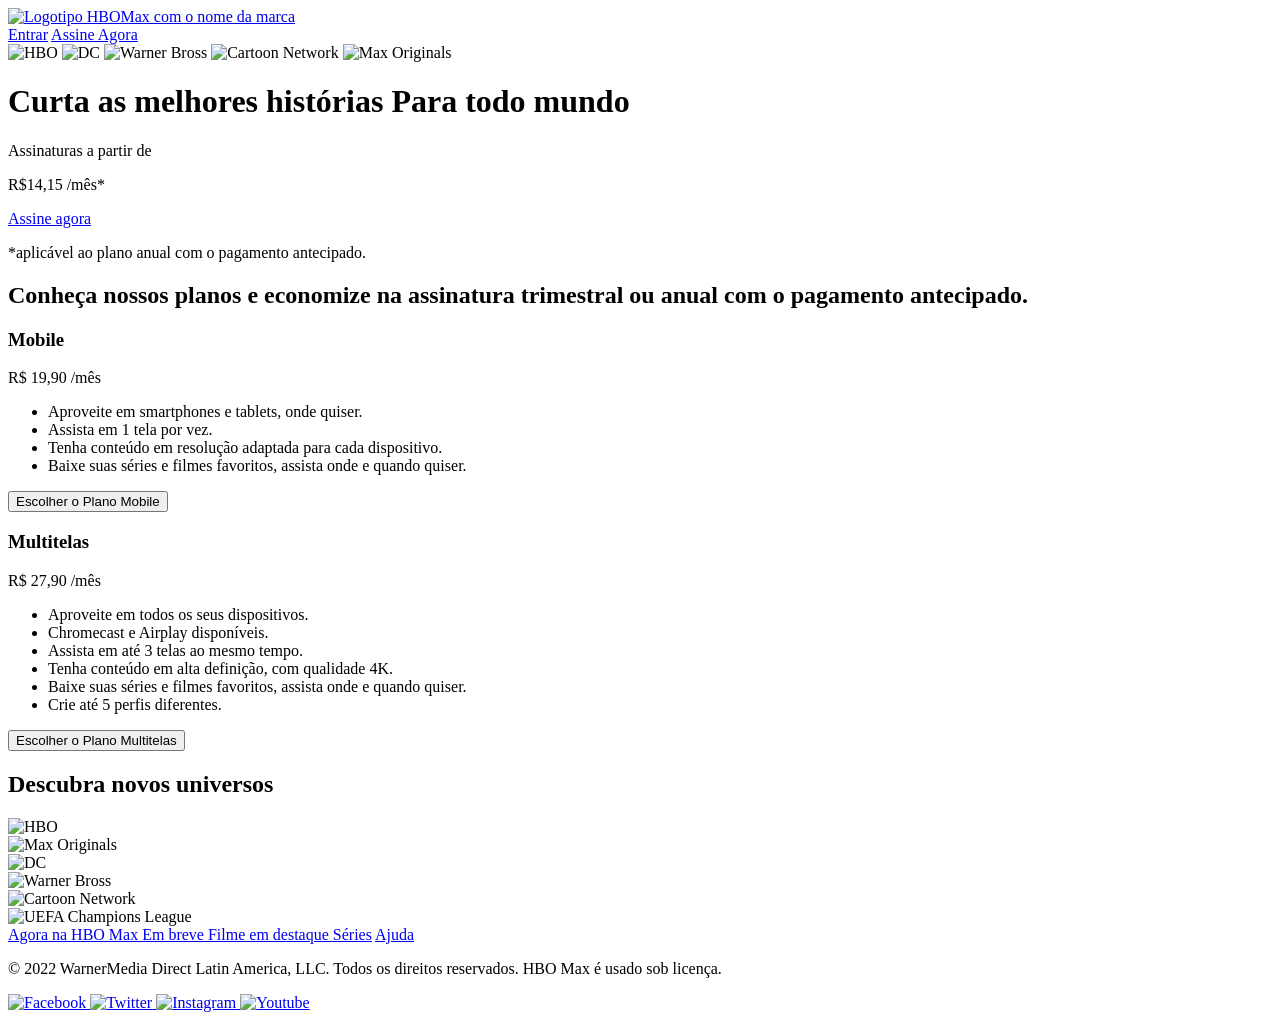
==== index.html @ 985dc222 "Update inicial" ====
<!DOCTYPE html>
<html lang="pt-br">
  <head>
    <meta charset="UTF-8" />
    <meta http-equiv="X-UA-Compatible" content="IE=edge" />
    <meta name="viewport" content="width=device-width, initial-scale=1.0" />
    <link rel="stylesheet" href="assets/css/index.css" />
    <title>HBO Max</title>
  </head>
  <body>
    <nav class="menu">
      <a href="index.html" class="menu__logo">
        <img
          src="assets/images/hbo-logo.svg"
          alt="Logotipo HBOMax com o nome da marca"
          class="menu__logo-image"
        />
      </a>
      <div>
        <a href="signIn.html" class="menu__item">Entrar</a>
        <a href="#subscription" class="menu__item menu__item--button button">
          Assine Agora
        </a>
      </div>
    </nav>
    <header class="header">
      <div class="header__content">
        <div class="header__channels">
          <img class="header__channel" src="assets/images/hbo.png" alt="HBO" />
          <img class="header__channel" src="assets/images/dc.png" alt="DC" />
          <img
            class="header__channel"
            src="assets/images/wb.png"
            alt="Warner Bross"
          />
          <img
            class="header__channel"
            src="assets/images/cartoon-network_neutral.png"
            alt="Cartoon Network"
          />
          <img
            class="header__channel"
            src="assets/images/max_originals.png"
            alt="Max Originals"
          />
        </div>
        <h1 class="header__title">
          <span class="header__title--light">Curta as melhores histórias</span>
          Para todo mundo
        </h1>
        <div class="divider"></div>
        <div class="offer">
          <p>Assinaturas a partir de</p>
          <p class="offer__price">
            R$14,15 <span class="offer__price--small">/mês*</span>
          </p>
        </div>
        <a href="#subscription" class="button button--gradient header__button">
          Assine agora
        </a>
        <p class="text--small">
          *aplicável ao plano anual com o pagamento antecipado.
        </p>
      </div>
    </header>

    <main>
      <section id="subscription" class="subscription">
        <div class="container">
          <h2 class="title">
            Conheça nossos planos e economize na assinatura trimestral ou anual
            com o pagamento antecipado.
          </h2>
          <div class="subscription__plans">
            <div class="subscription__card">
              <div>
                <div class="subscription__plan">
                  <h3>Mobile</h3>
                  <p class="subscription__price">
                    R$ 19,90 <span class="text--small">/mês</span>
                  </p>
                </div>

                <ul class="subscription__goals">
                  <li class="subscription__description">
                    Aproveite em smartphones e tablets, onde quiser.
                  </li>
                  <li class="subscription__description">
                    Assista em 1 tela por vez.
                  </li>
                  <li class="subscription__description">
                    Tenha conteúdo em resolução adaptada para cada dispositivo.
                  </li>
                  <li class="subscription__description">
                    Baixe suas séries e filmes favoritos, assista onde e quando
                    quiser.
                  </li>
                </ul>
              </div>
              <button class="button button--gradient">
                Escolher o Plano Mobile
              </button>
            </div>

            <div class="subscription__card">
              <div>
                <div class="subscription__plan">
                  <h3>Multitelas</h3>
                  <p class="subscription__price">
                    R$ 27,90 <span class="text--small">/mês</span>
                  </p>
                </div>

                <ul>
                  <li class="subscription__description">
                    Aproveite em todos os seus dispositivos.
                  </li>
                  <li class="subscription__description">
                    Chromecast e Airplay disponíveis.
                  </li>
                  <li class="subscription__description">
                    Assista em até 3 telas ao mesmo tempo.
                  </li>
                  <li class="subscription__description">
                    Tenha conteúdo em alta definição, com qualidade 4K.
                  </li>
                  <li class="subscription__description">
                    Baixe suas séries e filmes favoritos, assista onde e quando
                    quiser.
                  </li>
                  <li class="subscription__description">
                    Crie até 5 perfis diferentes.
                  </li>
                </ul>
              </div>
              <button class="button button--gradient">
                Escolher o Plano Multitelas
              </button>
            </div>
          </div>
        </div>
      </section>

      <section id="contents" class="contents container">
        <h2 class="title">Descubra novos universos</h2>
        <div class="contents__container">
          <div class="contents__card">
            <img
              class="contents__image"
              src="assets/images/hbo-default_0.webp"
              alt="HBO"
            />
          </div>
          <div class="contents__card">
            <img
              class="contents__image"
              src="assets/images/MAX-Default.webp"
              alt="Max Originals"
            />
          </div>
          <div class="contents__card">
            <img
              class="contents__image"
              src="assets/images/DC_Default.webp"
              alt="DC"
            />
          </div>
          <div class="contents__card">
            <img
              class="contents__image"
              src="assets/images/WB-Default.webp"
              alt="Warner Bross"
            />
          </div>
          <div class="contents__card">
            <img
              class="contents__image"
              src="assets/images/CN-Default.webp"
              alt="Cartoon Network"
            />
          </div>
          <div class="contents__card">
            <img
              class="contents__image"
              src="assets/images/UCL-Default.webp"
              alt="UEFA Champions League"
            />
          </div>
        </div>
      </section>
    </main>

    <footer class="footer container">
      <div>
        <a class="footer__link" href="https://www.hbomax.com/br/pt/sitemap">
          Agora na HBO Max
        </a>
        <a class="footer__link" href="https://www.hbomax.com/br/pt/coming-soon">
          Em breve
        </a>
        <a class="footer__link" href="https://www.hbomax.com/br/pt/feature">
          Filme em destaque
        </a>
        <a class="footer__link" href="https://www.hbomax.com/br/pt/series"
          >Séries</a
        >
        <a class="footer__link" href="https://help.hbomax.com/br">Ajuda</a>
      </div>
      <p class="text--small footer__legal">
        © 2022 WarnerMedia Direct Latin America, LLC. Todos os direitos
        reservados. HBO Max é usado sob licença.
      </p>
      <div class="footer__social">
        <a
          href="https://www.facebook.com/HBOMaxBr/"
          class="footer__social-link"
        >
          <img src="assets/images/fb_0.png" alt="Facebook" />
        </a>
        <a href="https://twitter.com/HBOMaxBR" class="footer__social-link">
          <img src="assets/images/twitter_0.png" alt="Twitter" />
        </a>
        <a
          href="https://www.instagram.com/hbomaxbr/"
          class="footer__social-link"
        >
          <img src="assets/images/instagram_0.png" alt="Instagram" />
        </a>
        <a
          href="https://www.youtube.com/c/hbomaxbr"
          class="footer__social-link"
        >
          <img src="assets/images/youtube_0.png" alt="Youtube" />
        </a>
      </div>
    </footer>
  </body>
</html>
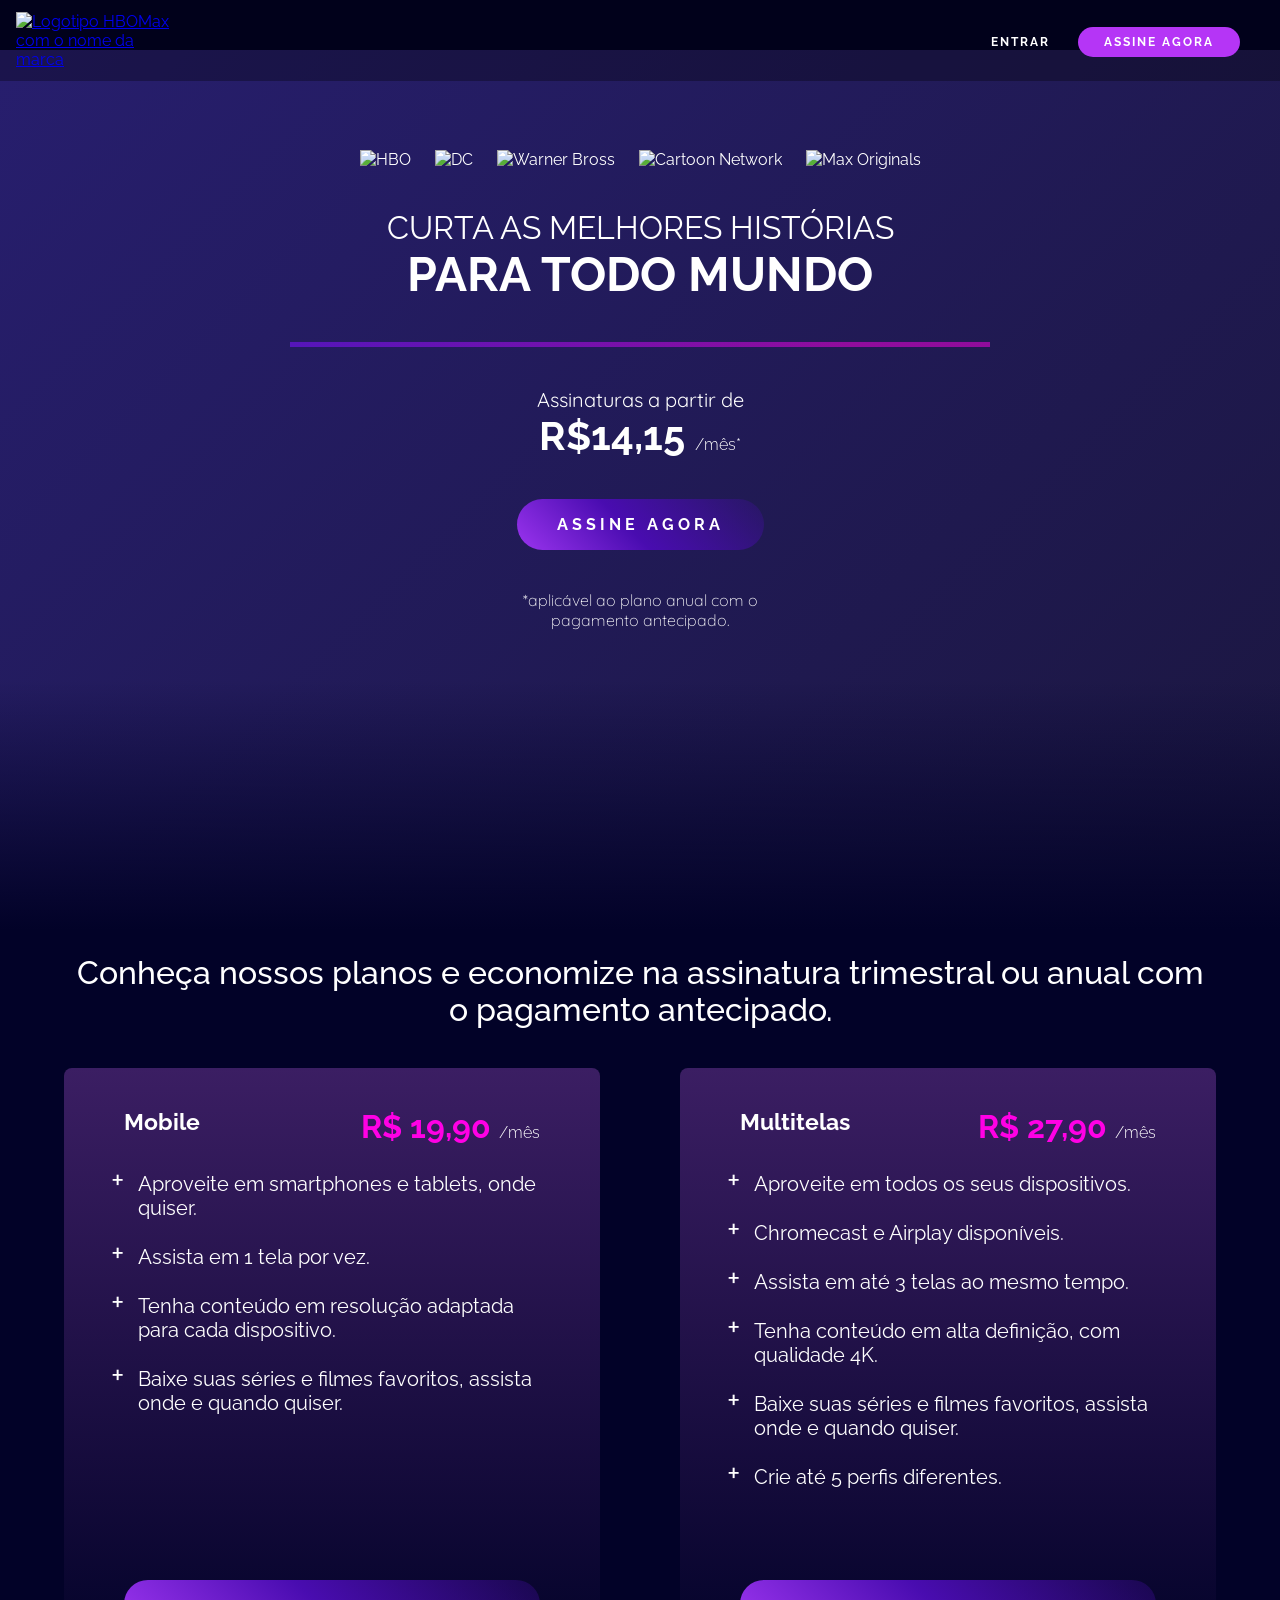
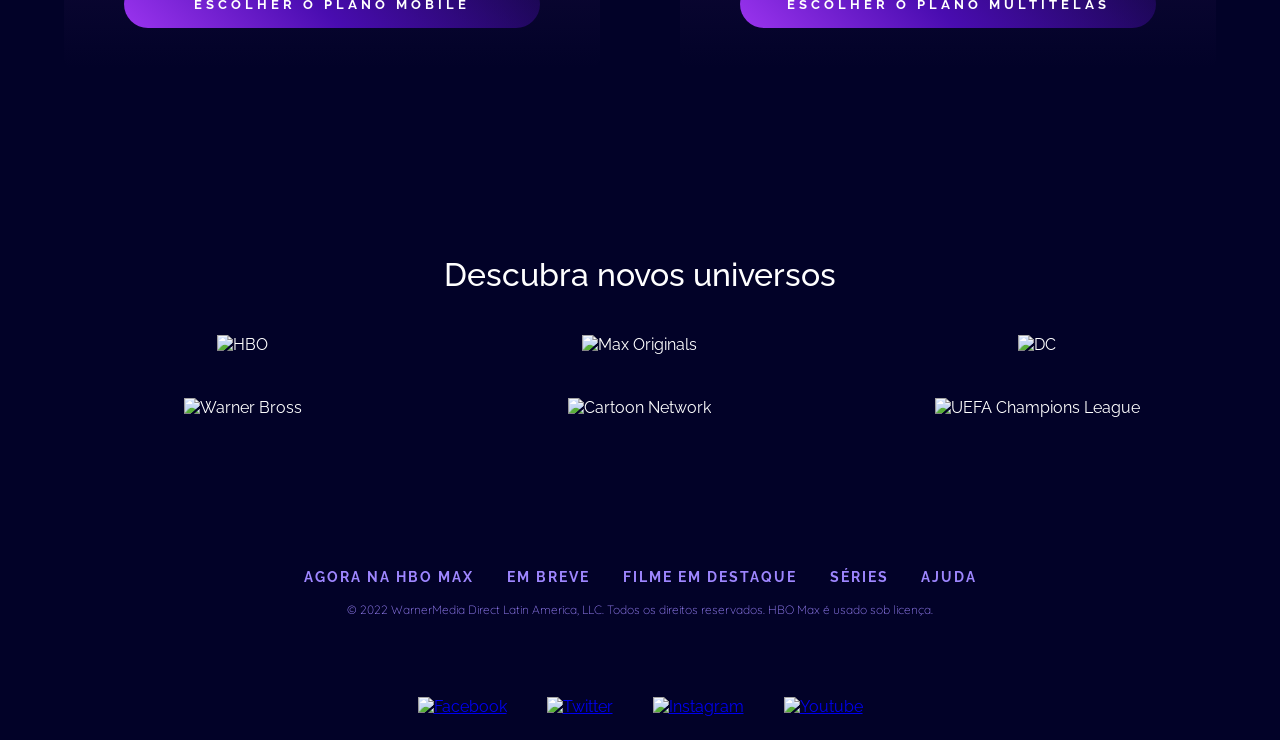
==== commit 9425337d: "Update" ====
--- a/index.html
+++ b/index.html
@@ -4,7 +4,7 @@
     <meta charset="UTF-8" />
     <meta http-equiv="X-UA-Compatible" content="IE=edge" />
     <meta name="viewport" content="width=device-width, initial-scale=1.0" />
-    <link rel="stylesheet" href="assets/css/index.css" />
+    <link rel="stylesheet" href="assets/css/styles.css" />
     <title>HBO Max</title>
   </head>
   <body>
--- a/assets/css/styles.css
+++ b/assets/css/styles.css
@@ -0,0 +1,346 @@
+@import url("./global.css");
+
+main {
+  background: url("../images/background-subscription.png") no-repeat;
+  background-size: cover;
+}
+
+/* Header */
+.header {
+  position: relative;
+  margin-top: 50px;
+  padding: 100px 0 300px;
+  background: linear-gradient(-45deg, #56125b, #0f0f10, #271e6e);
+  background-size: 400% 400%;
+  animation: gradient 10s ease infinite alternate;
+}
+
+.header::after {
+  content: "";
+  width: 100%;
+  height: 250px;
+  position: absolute;
+  bottom: 0;
+  background: linear-gradient(0deg, var(--primary-color), transparent);
+}
+
+.header__content {
+  margin: auto;
+  display: flex;
+  flex-direction: column;
+  align-items: center;
+  gap: 40px;
+  padding: 0 40px;
+}
+
+.header__channels {
+  display: flex;
+  flex-wrap: wrap;
+  justify-content: center;
+  gap: 24px;
+}
+
+.header__channel {
+  object-fit: contain;
+}
+
+.header__title {
+  text-transform: uppercase;
+  text-align: center;
+  font-size: 3rem;
+}
+
+.header__title--light {
+  display: block;
+  font-weight: lighter;
+  font-size: 2rem;
+}
+
+.header .text--small {
+  max-width: 300px;
+  text-align: center;
+}
+
+.header__button {
+  animation: wiggle 2.2s linear infinite;
+}
+
+/* Divider */
+
+.divider {
+  width: 70%;
+  max-width: 700px;
+  height: 5px;
+  background: var(--divider-bg-color);
+}
+
+.offer {
+  text-align: center;
+  font-size: 1.25rem;
+}
+
+.offer__price {
+  font-family: "Raleway", sans-serif;
+  font-size: 2.5rem;
+  font-weight: bold;
+}
+
+.offer__price--small {
+  font-size: 1rem;
+  font-weight: 300;
+}
+
+.title {
+  font-size: 2rem;
+  font-weight: 500;
+}
+
+/* Subscription Plans */
+
+.subscription {
+  background: url("../images/background-movies-series.png") no-repeat;
+  background-size: cover;
+  position: relative;
+}
+
+.subscription__plans {
+  display: flex;
+  justify-content: space-around;
+  gap: 80px;
+  margin: 40px 0;
+  perspective: 2000px;
+  perspective-origin: top;
+}
+
+.subscription__card {
+  background: var(--card-bg-color);
+  padding: 40px 60px;
+  border-radius: 8px;
+  display: flex;
+  min-height: 600px;
+  flex-direction: column;
+  justify-content: space-between;
+  transition: transform 1s ease-in-out;
+}
+
+.subscription__plans:has(.subscription__card:nth-child(1):hover)
+  .subscription__card:nth-child(2) {
+  transform: rotateY(-45deg);
+}
+
+.subscription__plans:has(.subscription__card:nth-child(2):hover)
+  .subscription__card:nth-child(1) {
+  transform: rotateY(45deg);
+}
+
+.subscription__description {
+  text-align: left;
+  list-style: none;
+  font-size: 1.25rem;
+  margin-bottom: 14px;
+  padding-left: 14px;
+}
+
+.subscription__price {
+  font-size: 2rem;
+  font-family: "Raleway", sans-serif;
+  color: var(--secondary-color);
+  font-weight: 700;
+}
+
+.subscription__price .text--small {
+  color: var(--text-color);
+}
+
+.subscription__description::marker {
+  content: "+";
+  font-size: 2rem;
+  margin: 0 8px 0 0;
+}
+
+.subscription__plan {
+  display: flex;
+  justify-content: space-between;
+  font-size: 1.25rem;
+  margin-bottom: 16px;
+}
+
+/* Contents */
+.contents {
+  margin: 100px auto;
+}
+
+.contents__container {
+  margin-top: 40px;
+  display: grid;
+  grid-template-columns: repeat(3, 1fr);
+  gap: 40px;
+}
+
+.contents__card {
+  border-radius: 16px;
+  background-repeat: no-repeat;
+  background-size: cover;
+  background-position: center;
+  border: 2px solid transparent;
+  transition: transform 0.8s, background 0.8s, border 1s;
+}
+
+.contents__card:hover {
+  transform: scale(1.05);
+  border: 2px solid var(--tertiary-color);
+}
+
+.contents__card:hover .contents__image {
+  opacity: 0;
+}
+
+.contents__image {
+  width: 100%;
+  object-fit: cover;
+  object-position: center;
+  transition: opacity 2s;
+}
+
+/* HBO Content */
+
+.contents__card:nth-child(1):hover {
+  background-image: url("../images/hbo-hover_0.webp");
+}
+
+/* Max Originals Content */
+
+.contents__card:nth-child(2):hover {
+  background-image: url("../images/MAX-Hover.webp");
+}
+
+/* DC Content */
+
+.contents__card:nth-child(3):hover {
+  background-image: url("../images/DC-Hover.webp");
+}
+
+/* WB Content */
+
+.contents__card:nth-child(4):hover {
+  background-image: url("../images/WB-Hover.webp");
+}
+
+/* CN Content */
+
+.contents__card:nth-child(5):hover {
+  background-image: url("../images/CN-Hover.png");
+}
+
+/* Champions League Content */
+
+.contents__card:nth-child(6):hover {
+  background-image: url("../images/UCL-Hover.webp");
+}
+
+/* Media Queries */
+
+@media screen and (max-width: 1200px) {
+  .subscription__plans {
+    gap: 40px;
+  }
+
+  .contents__container {
+    gap: 32px;
+  }
+}
+
+@media screen and (max-width: 1140px) {
+  .subscription__plans {
+    flex-direction: column;
+    align-items: center;
+  }
+
+  .subscription__card {
+    max-width: 600px;
+  }
+}
+
+@media screen and (max-width: 800px) {
+  .contents__container {
+    grid-template-columns: repeat(2, 1fr);
+  }
+}
+
+@media screen and (max-width: 480px) {
+  .subscription__price {
+    font-size: 1.5rem;
+  }
+
+  .subscription__description {
+    font-size: 1rem;
+  }
+
+  .subscription__plan {
+    flex-direction: column;
+    justify-content: center;
+  }
+
+  .subscription__card {
+    padding: 40px;
+  }
+
+  .contents__container {
+    grid-template-columns: repeat(6, 100%);
+    grid-auto-flow: column;
+    overflow: auto hidden;
+  }
+}
+
+@media (pointer: coarse) {
+  .contents__card:hover {
+    transform: none;
+  }
+
+  .subscription__plans:has(.subscription__card:nth-child(1):hover)
+    .subscription__card:nth-child(2),
+  .subscription__plans:has(.subscription__card:nth-child(2):hover)
+    .subscription__card:nth-child(1) {
+    transform: none;
+  }
+}
+
+/* Animations */
+
+@keyframes gradient {
+  0% {
+    background-position: 0% 50%;
+  }
+  50% {
+    background-position: 100% 50%;
+  }
+  100% {
+    background-position: 0% 50%;
+  }
+}
+
+@keyframes wiggle {
+  0%,
+  10% {
+    transform: rotate(0);
+  }
+  15% {
+    transform: rotate(-15deg);
+  }
+  20% {
+    transform: rotate(10deg);
+  }
+  25% {
+    transform: rotate(-10deg);
+  }
+  30% {
+    transform: rotate(10deg);
+  }
+  35% {
+    transform: rotate(-10deg);
+  }
+  40%,
+  100% {
+    transform: rotate(0);
+  }
+}
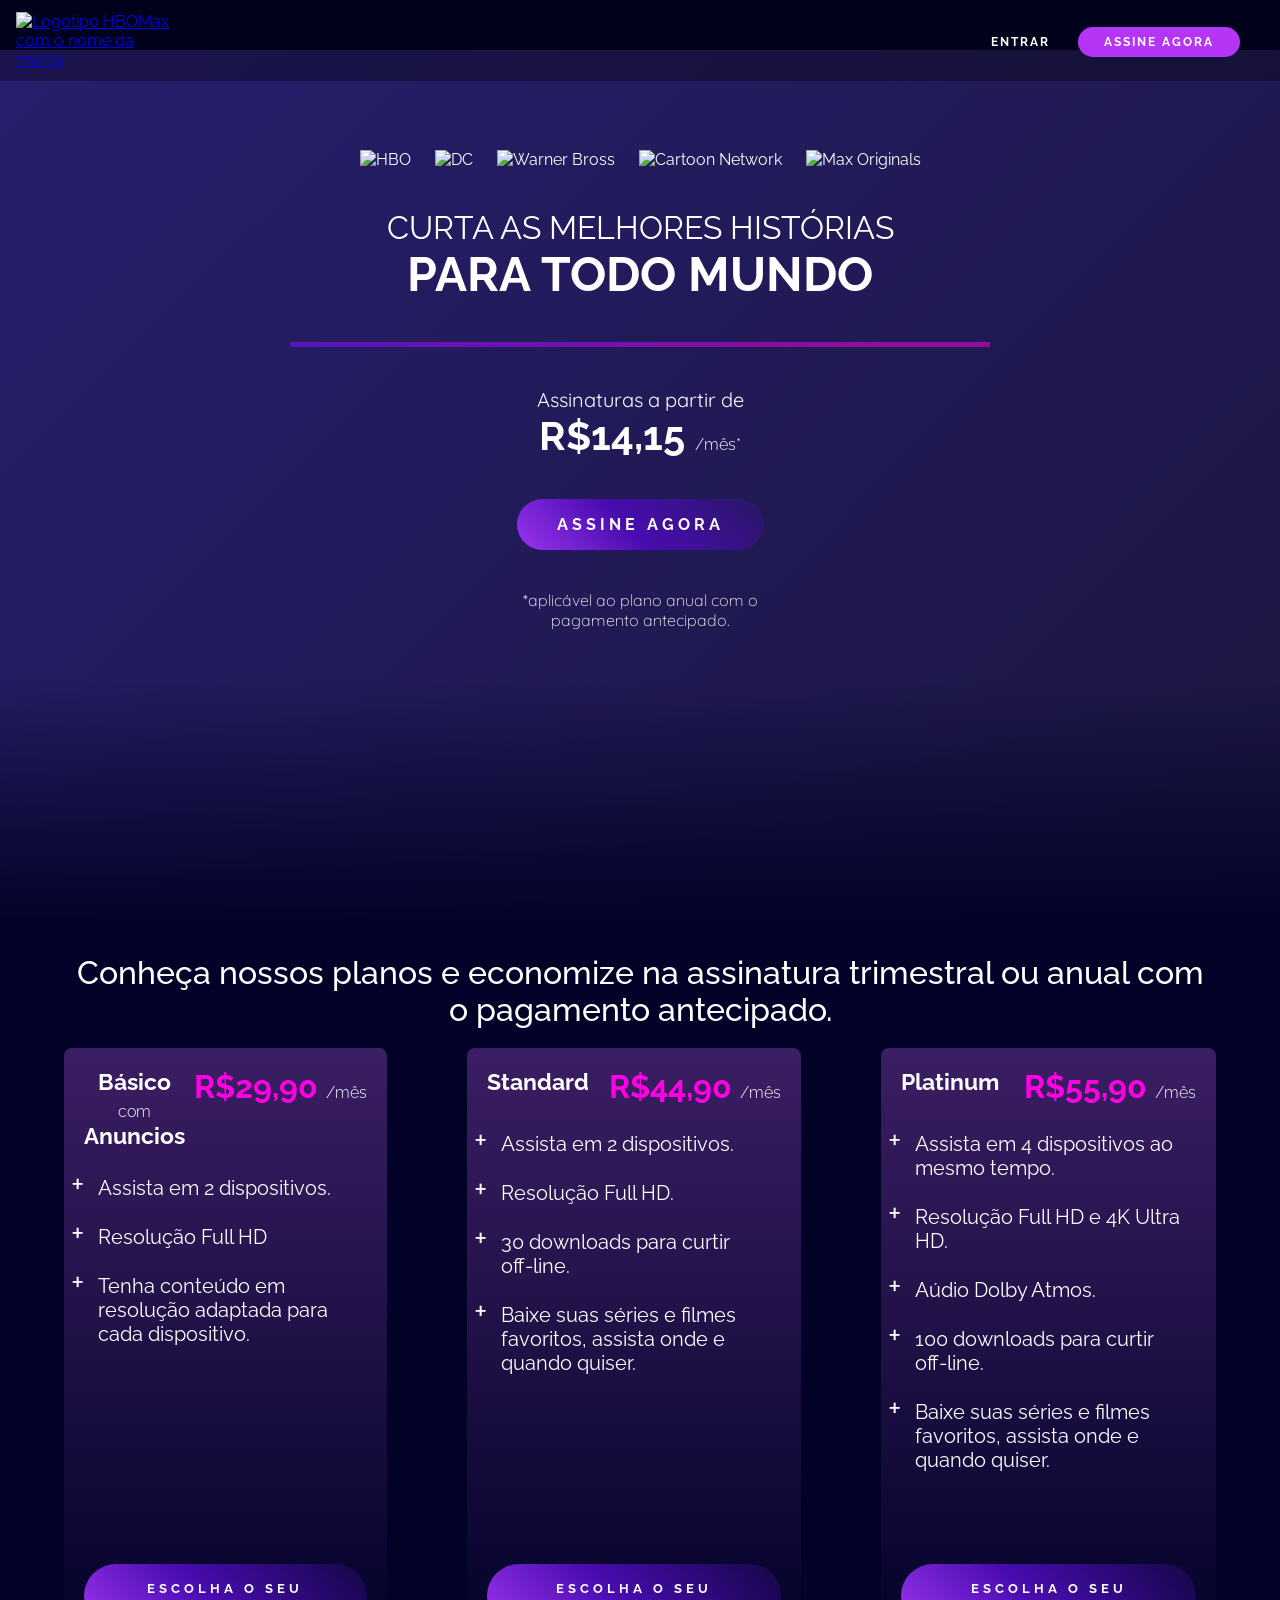
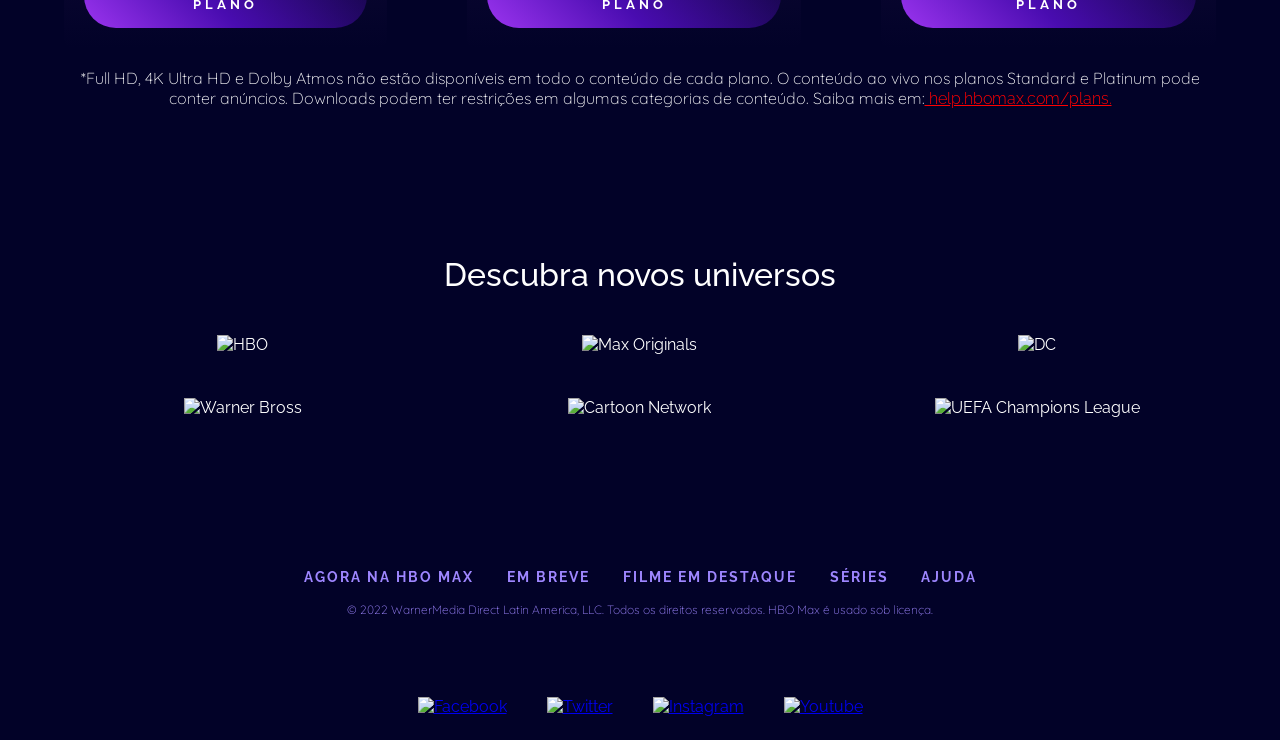
==== commit c9a09821: "update" ====
--- a/index.html
+++ b/index.html
@@ -5,6 +5,7 @@
     <meta http-equiv="X-UA-Compatible" content="IE=edge" />
     <meta name="viewport" content="width=device-width, initial-scale=1.0" />
     <link rel="stylesheet" href="assets/css/styles.css" />
+    <link rel="short icon" href="assets/images/hbo- icon.png">
     <title>HBO Max</title>
   </head>
   <body>
@@ -75,69 +76,110 @@
             <div class="subscription__card">
               <div>
                 <div class="subscription__plan">
-                  <h3>Mobile</h3>
+                  <h3>Básico <br> <span class="text--small">com</span> <br>Anuncios</h3>
                   <p class="subscription__price">
-                    R$ 19,90 <span class="text--small">/mês</span>
+                    R$29,90 <span class="text--small">/mês</span>
                   </p>
                 </div>
 
                 <ul class="subscription__goals">
                   <li class="subscription__description">
-                    Aproveite em smartphones e tablets, onde quiser.
-                  </li>
-                  <li class="subscription__description">
-                    Assista em 1 tela por vez.
+                   Assista em 2 dispositivos.
+                  </li>
+                  <li class="subscription__description">
+                    Resolução Full HD
                   </li>
                   <li class="subscription__description">
                     Tenha conteúdo em resolução adaptada para cada dispositivo.
                   </li>
-                  <li class="subscription__description">
+                  <!-- <li class="subscription__description">
                     Baixe suas séries e filmes favoritos, assista onde e quando
                     quiser.
-                  </li>
+                  </li> -->
                 </ul>
               </div>
               <button class="button button--gradient">
-                Escolher o Plano Mobile
+                 Escolha O Seu Plano
               </button>
             </div>
 
             <div class="subscription__card">
               <div>
                 <div class="subscription__plan">
-                  <h3>Multitelas</h3>
+                  <h3>Standard</h3>
                   <p class="subscription__price">
-                    R$ 27,90 <span class="text--small">/mês</span>
+                    R$44,90 <span class="text--small">/mês</span>
                   </p>
                 </div>
 
                 <ul>
                   <li class="subscription__description">
-                    Aproveite em todos os seus dispositivos.
-                  </li>
-                  <li class="subscription__description">
-                    Chromecast e Airplay disponíveis.
-                  </li>
-                  <li class="subscription__description">
-                    Assista em até 3 telas ao mesmo tempo.
-                  </li>
-                  <li class="subscription__description">
+                     Assista em 2 dispositivos.
+                  </li>
+                  <li class="subscription__description">
+                     Resolução Full HD.
+                  </li>
+                  <li class="subscription__description">
+                    30 downloads para curtir <br> off-line.
+                  </li>
+                  <!-- <li class="subscription__description">
                     Tenha conteúdo em alta definição, com qualidade 4K.
-                  </li>
+                  </li> -->
                   <li class="subscription__description">
                     Baixe suas séries e filmes favoritos, assista onde e quando
                     quiser.
                   </li>
-                  <li class="subscription__description">
+                  <!-- <li class="subscription__description">
                     Crie até 5 perfis diferentes.
-                  </li>
+                  </li> -->
                 </ul>
               </div>
               <button class="button button--gradient">
-                Escolher o Plano Multitelas
+                 Escolha O Seu Plano
               </button>
             </div>
-          </div>
+            <div class="subscription__card">
+              <div>
+                <div class="subscription__plan">
+                  <h3>Platinum</h3>
+                  <p class="subscription__price">
+                    R$55,90 <span class="text--small">/mês</span>
+                  </p>
+                </div>
+
+                <ul>
+                  <li class="subscription__description">
+                    Assista em 4 dispositivos ao mesmo tempo.
+                  </li>
+                  <li class="subscription__description">
+                    Resolução Full HD e 4K Ultra HD.
+                  </li>
+                  <li class="subscription__description">
+                    Aúdio Dolby Atmos.
+                  </li>
+                  <li class="subscription__description">
+                    100 downloads para curtir <br>off-line.
+                  </li>
+                  <li class="subscription__description">
+                    Baixe suas séries e filmes favoritos, assista onde e quando
+                    quiser.
+                  </li>
+                  <!-- <li class="subscription__description">
+                    Crie até 5 perfis diferentes.
+                  </li> -->
+                </ul>
+              </div>
+              <button class="button button--gradient">
+                Escolha O Seu Plano
+              </button>
+            </div>
+          </div>
+          <p class="text--small">
+            *Full HD, 4K Ultra HD e Dolby Atmos não estão disponíveis em todo o conteúdo de cada plano.
+             O conteúdo ao vivo nos planos Standard e Platinum pode conter anúncios. 
+            Downloads podem ter restrições em algumas categorias de conteúdo. Saiba mais em:<a href="https://help.hbomax.com/Answer/Detail/000002547?_gl=1*bjy6yz*_up*MQ..*_gs*MQ..&gclid=EAIaIQobChMIkLSWgeuIkwMVp7daBR1CwjIzEAAYASAAEgKUVfD_BwE&gclsrc=aw.ds&gbraid=0AAAAApH9fnodxNLle8aEgyDYSqrSJOU0F" style="color: red;"> help.hbomax.com/plans.</a>
+          </p>
+          
         </div>
       </section>
 
--- a/assets/css/styles.css
+++ b/assets/css/styles.css
@@ -107,14 +107,14 @@
   display: flex;
   justify-content: space-around;
   gap: 80px;
-  margin: 40px 0;
+  margin: 20px 0;
   perspective: 2000px;
   perspective-origin: top;
 }
 
 .subscription__card {
   background: var(--card-bg-color);
-  padding: 40px 60px;
+  padding: 20px 20px;
   border-radius: 8px;
   display: flex;
   min-height: 600px;
@@ -132,7 +132,22 @@
   .subscription__card:nth-child(1) {
   transform: rotateY(45deg);
 }
-
+.subscription__plans:has(.subscription__card:nth-child(1):hover)
+  .subscription__card:nth-child(3) {
+  transform: rotateY(-45deg);
+  }
+.subscription__plans:has(.subscription__card:nth-child(2):hover)
+  .subscription__card:nth-child(3) {
+  transform: rotateY(-45deg);
+  }
+  .subscription__plans:has(.subscription__card:nth-child(3):hover)
+  .subscription__card.subscription__card:nth-child(1) {
+  transform: rotateY(45deg);
+  }
+  .subscription__plans:has(.subscription__card:nth-child(3):hover)
+  .subscription__card.subscription__card:nth-child(2) {
+  transform: rotateY(45deg);
+}
 .subscription__description {
   text-align: left;
   list-style: none;
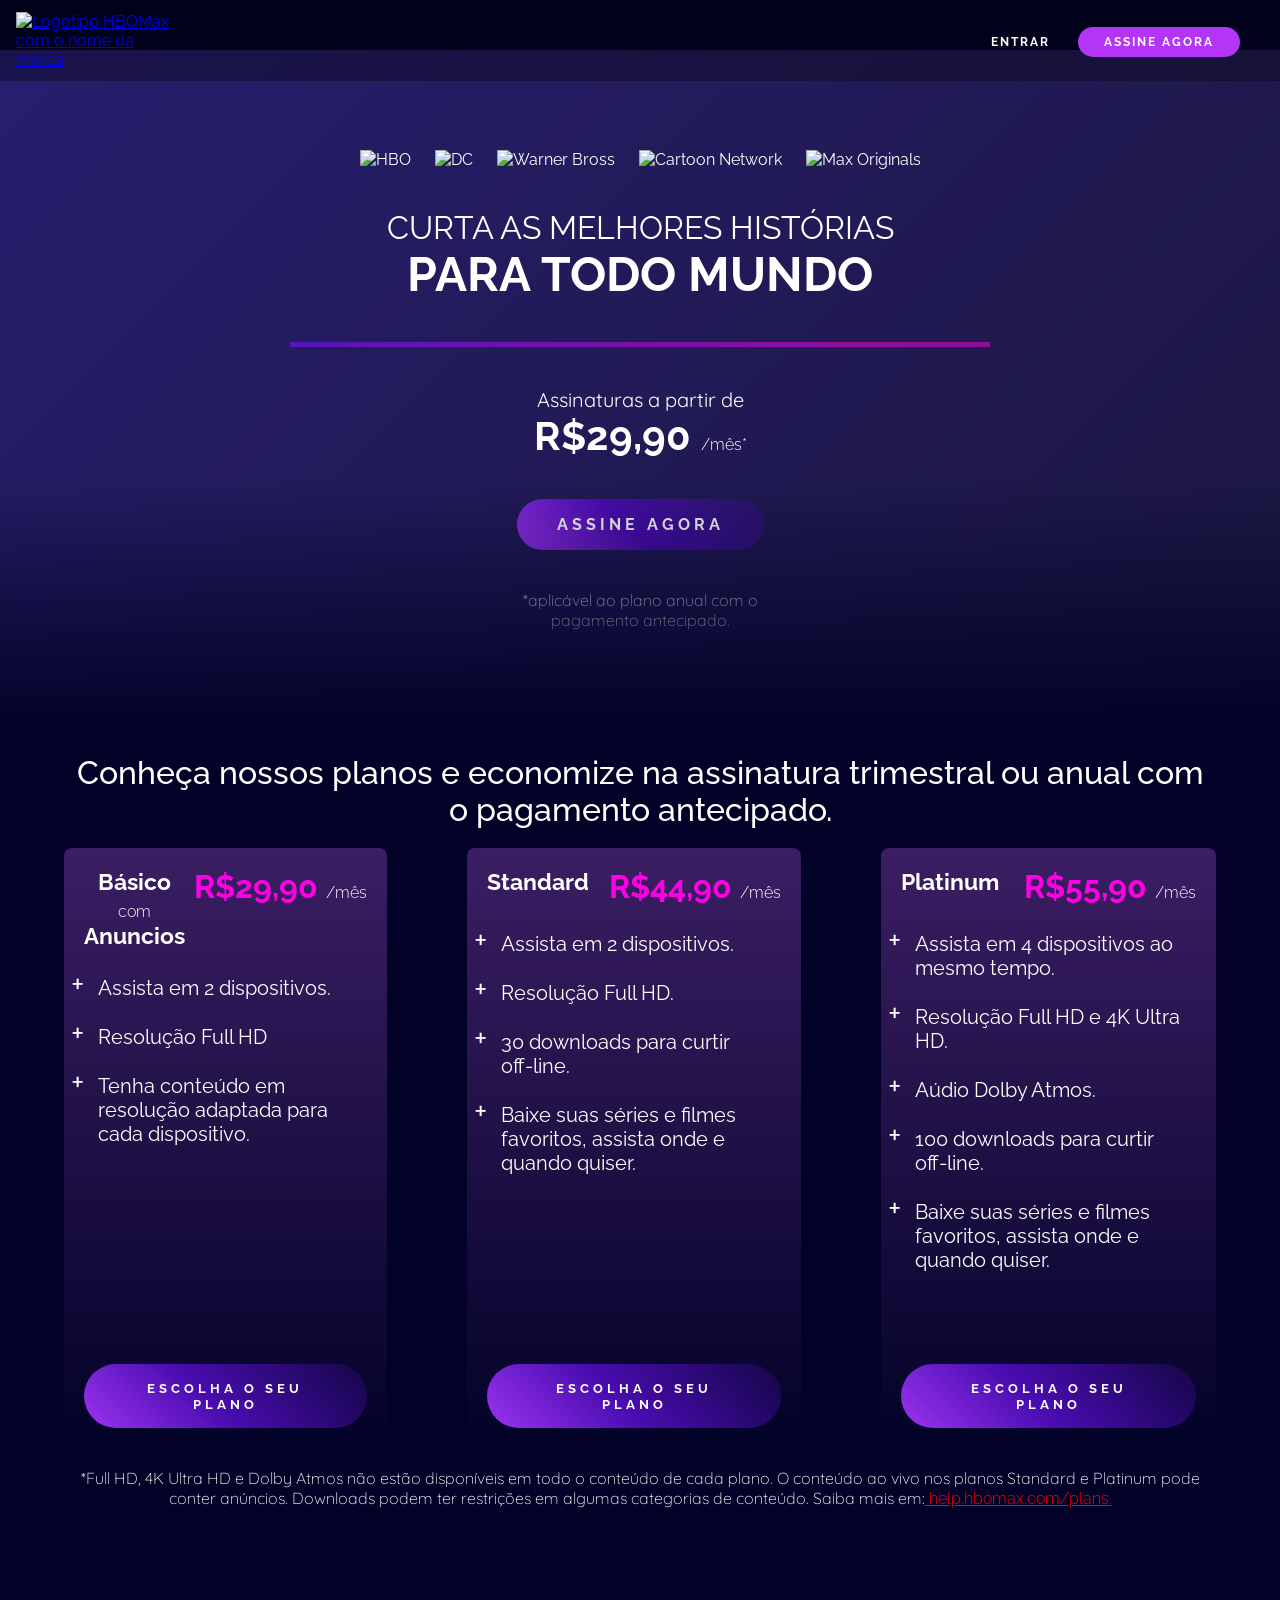
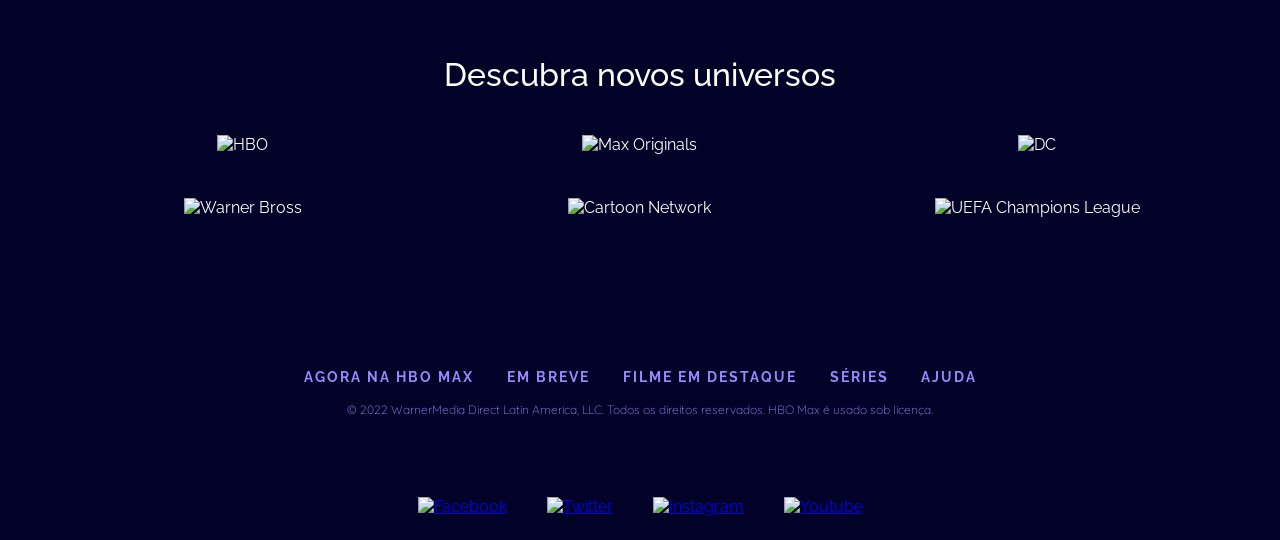
==== commit 5b3b95e2: "update" ====
--- a/index.html
+++ b/index.html
@@ -53,7 +53,7 @@
         <div class="offer">
           <p>Assinaturas a partir de</p>
           <p class="offer__price">
-            R$14,15 <span class="offer__price--small">/mês*</span>
+            R$29,90 <span class="offer__price--small">/mês*</span>
           </p>
         </div>
         <a href="#subscription" class="button button--gradient header__button">
--- a/assets/css/styles.css
+++ b/assets/css/styles.css
@@ -9,7 +9,7 @@
 .header {
   position: relative;
   margin-top: 50px;
-  padding: 100px 0 300px;
+  padding: 100px 0 100px;
   background: linear-gradient(-45deg, #56125b, #0f0f10, #271e6e);
   background-size: 400% 400%;
   animation: gradient 10s ease infinite alternate;
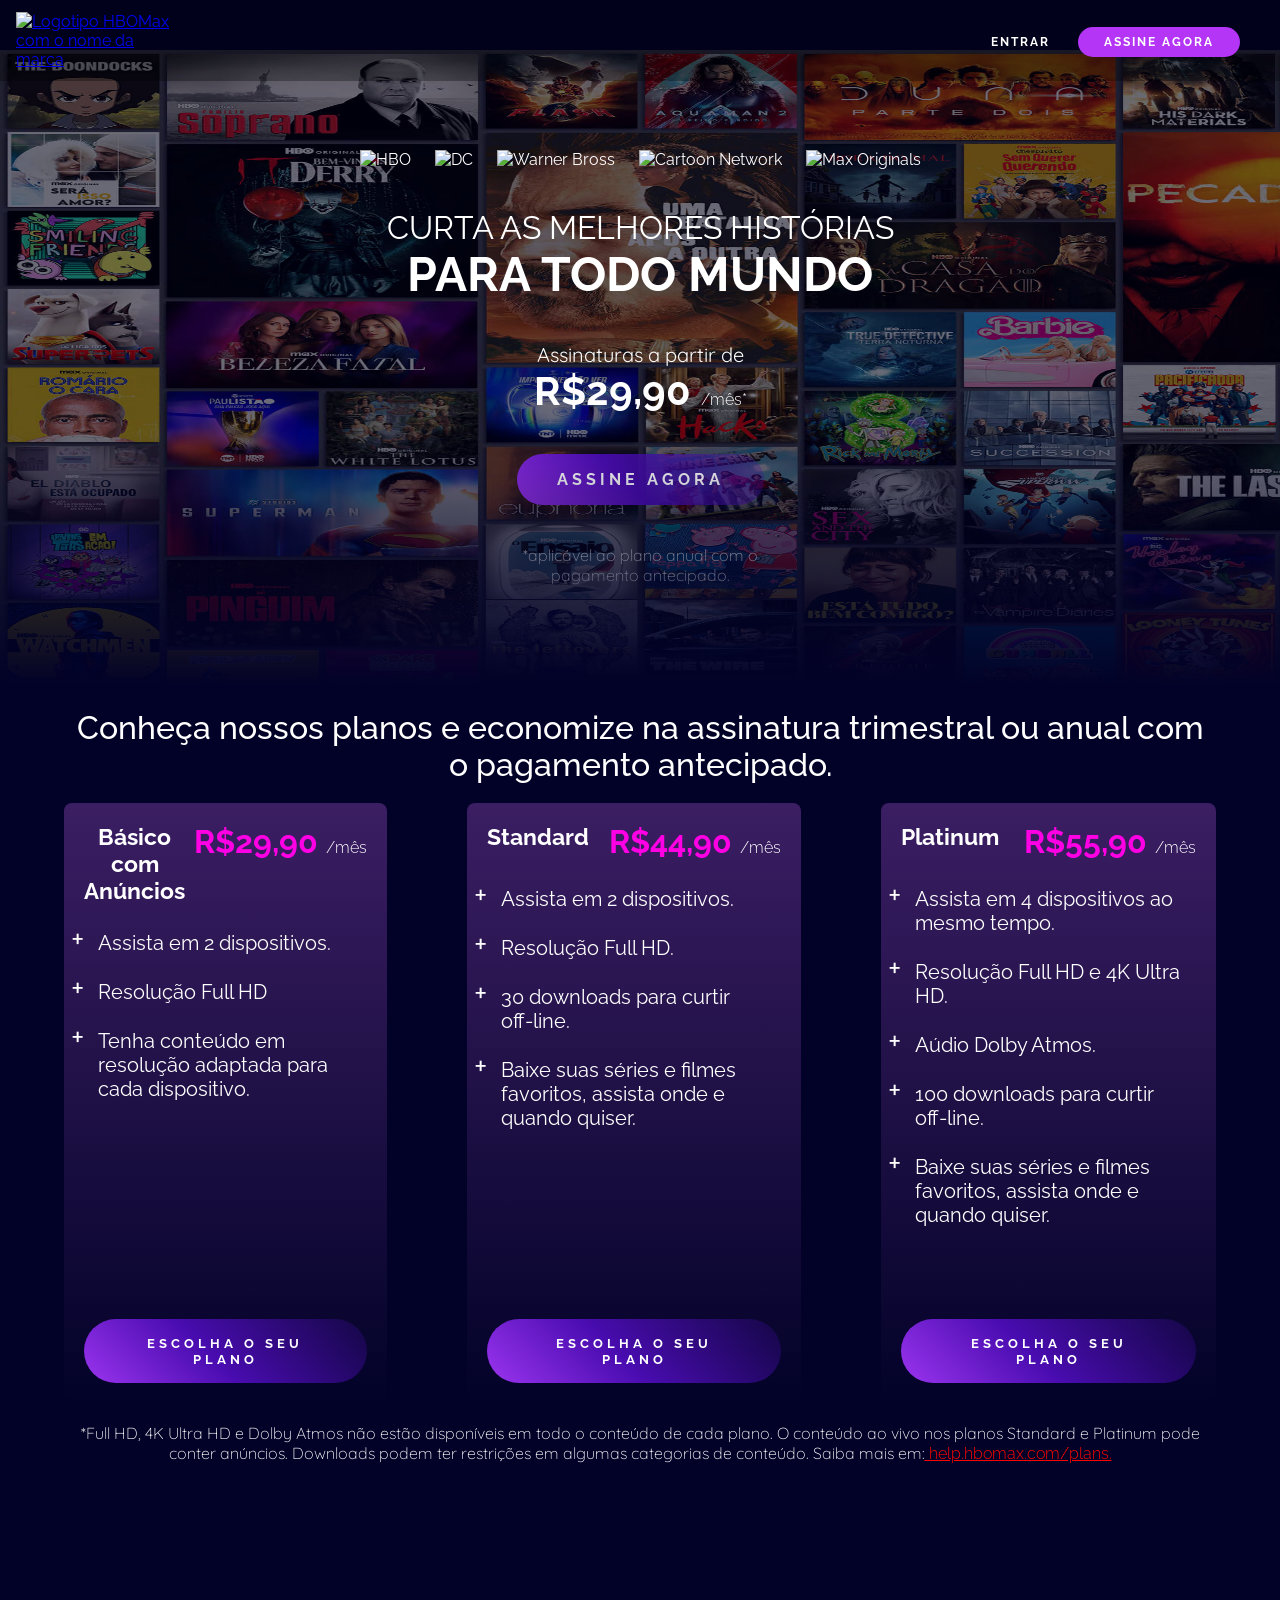
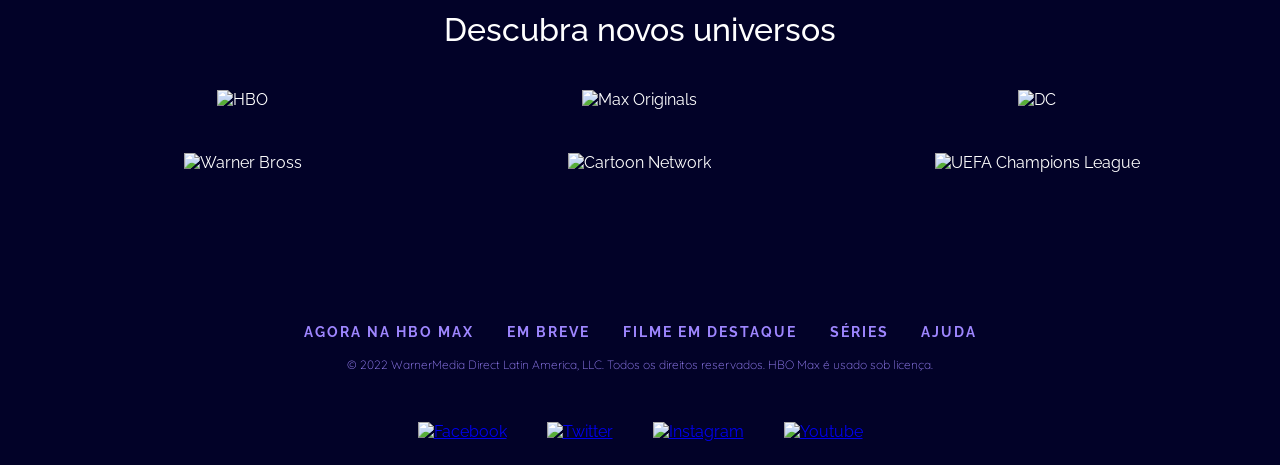
==== commit b35f58f6: "update final" ====
--- a/index.html
+++ b/index.html
@@ -49,7 +49,7 @@
           <span class="header__title--light">Curta as melhores histórias</span>
           Para todo mundo
         </h1>
-        <div class="divider"></div>
+        <!-- <div class="divider"></div> -->
         <div class="offer">
           <p>Assinaturas a partir de</p>
           <p class="offer__price">
@@ -76,7 +76,7 @@
             <div class="subscription__card">
               <div>
                 <div class="subscription__plan">
-                  <h3>Básico <br> <span class="text--small">com</span> <br>Anuncios</h3>
+                  <h3>Básico <br> com <br>Anúncios</h3>
                   <p class="subscription__price">
                     R$29,90 <span class="text--small">/mês</span>
                   </p>
--- a/assets/css/styles.css
+++ b/assets/css/styles.css
@@ -10,11 +10,20 @@
   position: relative;
   margin-top: 50px;
   padding: 100px 0 100px;
-  background: linear-gradient(-45deg, #56125b, #0f0f10, #271e6e);
-  background-size: 400% 400%;
-  animation: gradient 10s ease infinite alternate;
-}
-
+}
+.header::before {
+  content: "";
+  background-image: url('../images/HBO_painel.avif ');
+  position: absolute;
+  top: 0;
+  left: 0;
+  background-size: 150% 100%;
+  width: 100%;
+  height: 100%;
+  animation: gradient 20s ease infinite alternate;
+  opacity: 0.7;
+  z-index: -1; 
+}
 .header::after {
   content: "";
   width: 100%;
@@ -67,12 +76,12 @@
 
 /* Divider */
 
-.divider {
+/* .divider {
   width: 70%;
   max-width: 700px;
   height: 5px;
   background: var(--divider-bg-color);
-}
+} */
 
 .offer {
   text-align: center;
